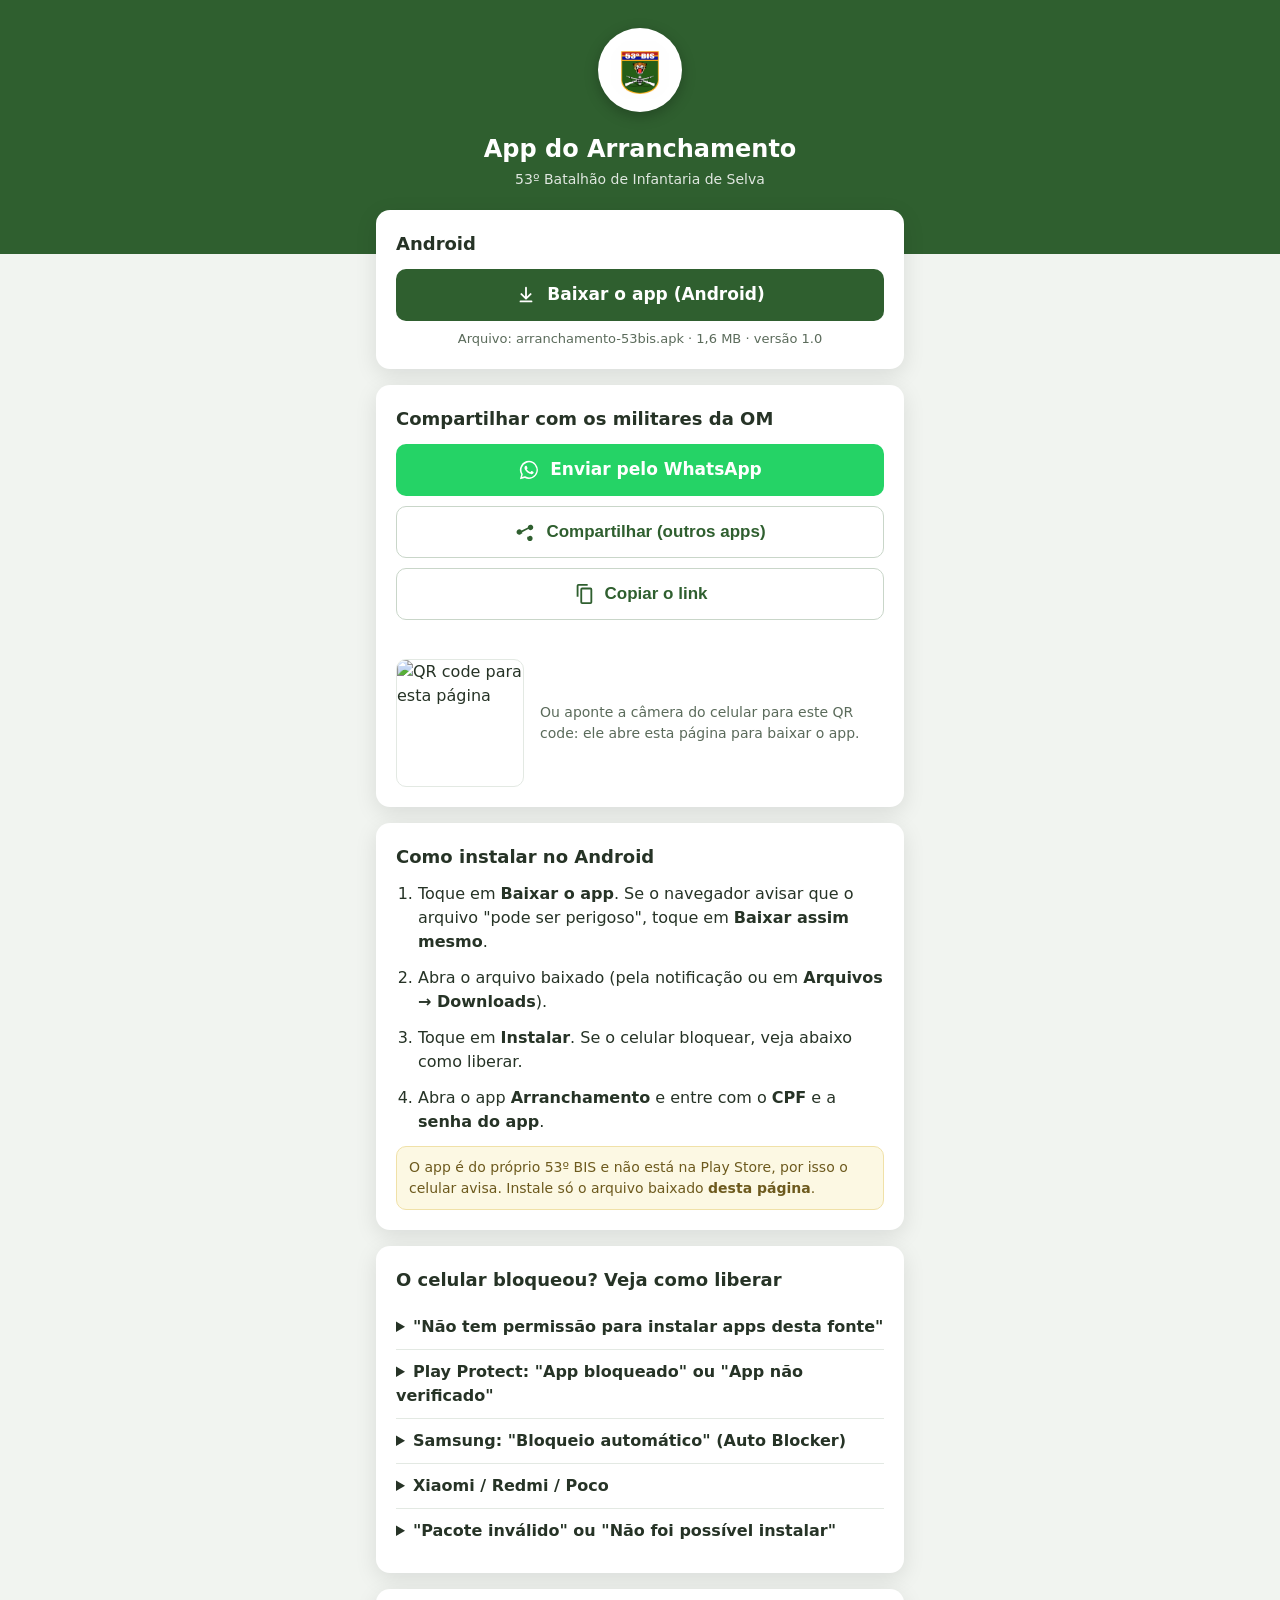
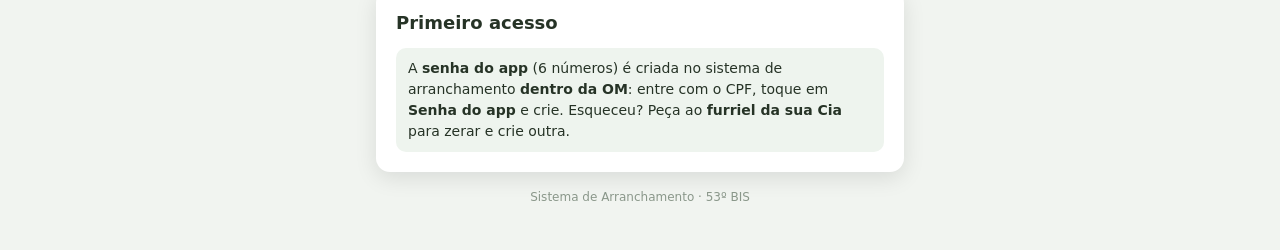
==== app/index.html @ dc11a1fb "App do militar, sincronização, antiguidade dos SD e melhorias de uso App (acesso de fora da OM, Tail" ====
<!DOCTYPE html>
<html lang="pt-BR">
<head>
	<meta charset="UTF-8">
	<meta name="viewport" content="width=device-width, initial-scale=1">
	<title>App do Arranchamento — 53º BIS</title>
	<meta name="theme-color" content="#2f5f2f">
	<link rel="icon" type="image/png" href="/assets/img/app-192.png">
	<link rel="apple-touch-icon" href="/assets/img/apple-touch-icon.png">
	<!-- Página para baixar e compartilhar o app. Fica em /app/ no site interno e no endereço do app.
	     Na instalação: troque SEU-ENDERECO.ts.net pelo endereço público do app (2 lugares), gere o
	     qrcode.png apontando para https://SEU-ENDERECO.ts.net/app/ e coloque o APK como
	     arranchamento-53bis.apk (o APK e o QR code não ficam no repositório). -->
	<style>
		:root { --verde: #2f5f2f; --verde-escuro: #234723; --fundo: #f1f4f0; --texto: #263326; --suave: #5b6b5b; }
		* { box-sizing: border-box; }
		body { margin: 0; font-family: system-ui, -apple-system, "Segoe UI", Roboto, sans-serif; background: var(--fundo); color: var(--texto); line-height: 1.5; }
		.topo { background: var(--verde); color: #fff; text-align: center; padding: 28px 16px 64px; }
		.topo img { width: 84px; height: 84px; border-radius: 50%; background: #fff; padding: 8px; box-shadow: 0 4px 14px rgba(0,0,0,.25); }
		.topo h1 { font-size: 24px; margin: 12px 0 2px; }
		.topo p { margin: 0; opacity: .85; font-size: 14px; }
		main { max-width: 560px; margin: -44px auto 0; padding: 0 16px 32px; }
		.cartao { background: #fff; border-radius: 14px; box-shadow: 0 6px 22px rgba(0,0,0,.10); padding: 20px; margin-bottom: 16px; }
		.cartao h2 { font-size: 18px; margin: 0 0 12px; }
		.botao { display: flex; align-items: center; justify-content: center; gap: 10px; width: 100%; min-height: 52px; border-radius: 10px; border: 0;
			font-size: 17px; font-weight: 600; text-decoration: none; cursor: pointer; margin-top: 10px; padding: 10px 14px; }
		.botao svg { width: 22px; height: 22px; flex: 0 0 auto; }
		.baixar { background: var(--verde); color: #fff; }
		.baixar:hover { background: var(--verde-escuro); }
		.whatsapp { background: #25d366; color: #fff; }
		.secundario { background: #fff; color: var(--verde); border: 1px solid #c9d6c9; }
		.detalhe { font-size: 13px; color: var(--suave); text-align: center; margin: 8px 0 0; }
		.qr { display: flex; gap: 16px; align-items: center; }
		.qr img { width: 128px; height: 128px; border: 1px solid #e3e9e3; border-radius: 10px; flex: 0 0 auto; }
		.qr p { margin: 0; font-size: 14px; color: var(--suave); }
		ol { margin: 0; padding-left: 22px; }
		ol li { margin-bottom: 12px; }
		.aviso { background: #fcf8e3; border: 1px solid #f0e1a8; color: #6d5a1e; border-radius: 10px; padding: 10px 12px; font-size: 14px; margin-top: 6px; }
		.caixa { background: #eef4ee; border-radius: 10px; padding: 10px 12px; font-size: 14px; margin-top: 6px; }
		details { border-top: 1px solid #e3e9e3; padding: 10px 0; }
		details:first-of-type { border-top: 0; }
		summary { font-weight: 600; cursor: pointer; }
		.iphone { display: none; }
		.e-iphone .iphone { display: block; }
		.e-iphone .so-android { display: none; }
		.rodape { text-align: center; font-size: 12px; color: #8a978a; }
		#copiado { visibility: hidden; color: var(--verde); font-size: 13px; text-align: center; margin: 6px 0 0; }
	</style>
</head>
<body>
	<header class="topo">
		<img src="/assets/img/app-192.png" alt="Brasão do 53º BIS">
		<h1>App do Arranchamento</h1>
		<p>53º Batalhão de Infantaria de Selva</p>
	</header>

	<main>
		<!-- Baixar -->
		<section class="cartao so-android">
			<h2>Android</h2>
			<a class="botao baixar" href="arranchamento-53bis.apk" download>
				<svg viewBox="0 0 24 24" fill="currentColor" aria-hidden="true"><path d="M12 3a1 1 0 0 1 1 1v9.59l3.3-3.3a1 1 0 1 1 1.4 1.42l-5 5a1 1 0 0 1-1.4 0l-5-5a1 1 0 1 1 1.4-1.42L11 13.59V4a1 1 0 0 1 1-1zM5 19a1 1 0 0 1 1-1h12a1 1 0 1 1 0 2H6a1 1 0 0 1-1-1z"/></svg>
				Baixar o app (Android)
			</a>
			<p class="detalhe">Arquivo: arranchamento-53bis.apk · 1,6 MB · versão 1.0</p>
		</section>

		<section class="cartao iphone">
			<h2>iPhone</h2>
			<ol>
				<li>Abra <strong>https://SEU-ENDERECO.ts.net</strong> no <strong>Safari</strong>.</li>
				<li>Toque em <strong>Compartilhar</strong> (quadrado com seta para cima).</li>
				<li>Toque em <strong>Adicionar à Tela de Início</strong> e depois em <strong>Adicionar</strong>.</li>
			</ol>
			<p class="detalhe">No iPhone não existe arquivo para instalar: o ícone na tela de início funciona como app.</p>
		</section>

		<!-- Compartilhar -->
		<section class="cartao">
			<h2>Compartilhar com os militares da OM</h2>
			<a class="botao whatsapp" id="btn-whatsapp" href="#" target="_blank" rel="noopener">
				<svg viewBox="0 0 24 24" fill="currentColor" aria-hidden="true"><path d="M12.04 2a9.9 9.9 0 0 0-8.5 15l-1.43 5.2 5.33-1.4A9.9 9.9 0 1 0 12.04 2zm0 18.1a8.2 8.2 0 0 1-4.18-1.15l-.3-.18-3.16.83.84-3.08-.2-.32a8.2 8.2 0 1 1 7 3.9zm4.5-6.15c-.25-.12-1.46-.72-1.69-.8-.23-.08-.39-.12-.55.12-.16.25-.63.8-.78.97-.14.16-.29.18-.53.06a6.7 6.7 0 0 1-3.32-2.9c-.25-.43.25-.4.71-1.33.08-.16.04-.3-.02-.43-.06-.12-.55-1.33-.76-1.82-.2-.48-.4-.41-.55-.42h-.47a.9.9 0 0 0-.65.3 2.73 2.73 0 0 0-.85 2.03 4.74 4.74 0 0 0 1 2.52 10.86 10.86 0 0 0 4.16 3.68c1.55.67 2.16.73 2.94.61.47-.07 1.46-.6 1.66-1.17.21-.58.21-1.07.15-1.17-.06-.11-.22-.17-.47-.29z"/></svg>
				Enviar pelo WhatsApp
			</a>
			<button type="button" class="botao secundario" id="btn-compartilhar" hidden>
				<svg viewBox="0 0 24 24" fill="currentColor" aria-hidden="true"><path d="M18 16a3 3 0 0 0-2.4 1.2l-6.7-3.4a3 3 0 0 0 0-1.6l6.7-3.4A3 3 0 1 0 15 7l-6.7 3.4a3 3 0 1 0 0 3.2L15 17a3 3 0 1 0 3-1z"/></svg>
				Compartilhar (outros apps)
			</button>
			<button type="button" class="botao secundario" id="btn-copiar">
				<svg viewBox="0 0 24 24" fill="currentColor" aria-hidden="true"><path d="M16 1H6a2 2 0 0 0-2 2v12h2V3h10V1zm3 4H10a2 2 0 0 0-2 2v14a2 2 0 0 0 2 2h9a2 2 0 0 0 2-2V7a2 2 0 0 0-2-2zm0 16h-9V7h9v14z"/></svg>
				Copiar o link
			</button>
			<p id="copiado">Link copiado!</p>
			<div class="qr" style="margin-top:14px;">
				<img src="qrcode.png" alt="QR code para esta página">
				<p>Ou aponte a câmera do celular para este QR code: ele abre esta página para baixar o app.</p>
			</div>
		</section>

		<!-- Instalar -->
		<section class="cartao so-android">
			<h2>Como instalar no Android</h2>
			<ol>
				<li>Toque em <strong>Baixar o app</strong>. Se o navegador avisar que o arquivo "pode ser perigoso", toque em <strong>Baixar assim mesmo</strong>.</li>
				<li>Abra o arquivo baixado (pela notificação ou em <strong>Arquivos → Downloads</strong>).</li>
				<li>Toque em <strong>Instalar</strong>. Se o celular bloquear, veja abaixo como liberar.</li>
				<li>Abra o app <strong>Arranchamento</strong> e entre com o <strong>CPF</strong> e a <strong>senha do app</strong>.</li>
			</ol>
			<div class="aviso">O app é do próprio 53º BIS e não está na Play Store, por isso o celular avisa. Instale só o arquivo baixado <strong>desta página</strong>.</div>
		</section>

		<section class="cartao so-android">
			<h2>O celular bloqueou? Veja como liberar</h2>
			<details>
				<summary>"Não tem permissão para instalar apps desta fonte"</summary>
				<p>Toque em <strong>Configurações</strong> na mensagem, ative <strong>Permitir desta fonte</strong> (ou "Permitir apps desconhecidos"), volte e toque em <strong>Instalar</strong>. Depois de instalar, se quiser, desative de novo.</p>
			</details>
			<details>
				<summary>Play Protect: "App bloqueado" ou "App não verificado"</summary>
				<p>Toque em <strong>Mais detalhes</strong> e depois em <strong>Instalar assim mesmo</strong>. Se perguntar se deseja enviar o app para análise, pode tocar em <strong>Não enviar</strong>.</p>
			</details>
			<details>
				<summary>Samsung: "Bloqueio automático" (Auto Blocker)</summary>
				<p>Esse modo de segurança impede qualquer app de fora da loja. Vá em <strong>Configurações → Segurança e privacidade → Bloqueio automático</strong> (ou "Proteção máxima"), desative, instale o app e depois pode ativar de novo. O app continua funcionando.</p>
			</details>
			<details>
				<summary>Xiaomi / Redmi / Poco</summary>
				<p>O celular pode pedir para esperar alguns segundos antes de liberar o botão <strong>Instalar</strong>, ou pedir login na conta Mi. Aguarde e confirme. Em alguns modelos: <strong>Configurações → Privacidade → Instalar apps desconhecidos</strong>.</p>
			</details>
			<details>
				<summary>"Pacote inválido" ou "Não foi possível instalar"</summary>
				<p>O download não terminou ou já existe uma versão diferente instalada. Baixe de novo por esta página; se continuar, desinstale o app antigo e instale outra vez.</p>
			</details>
		</section>

		<!-- Primeiro acesso -->
		<section class="cartao">
			<h2>Primeiro acesso</h2>
			<div class="caixa">
				A <strong>senha do app</strong> (6 números) é criada no sistema de arranchamento <strong>dentro da OM</strong>: entre com o CPF, toque em <strong>Senha do app</strong> e crie. Esqueceu? Peça ao <strong>furriel da sua Cia</strong> para zerar e crie outra.
			</div>
		</section>

		<p class="rodape">Sistema de Arranchamento · 53º BIS</p>
	</main>

	<script>
		(function () {
			var pagina = 'https://SEU-ENDERECO.ts.net/app/';
			var texto = 'App do Arranchamento do 53º BIS: baixe e instale por aqui ' + pagina;
			if (/iphone|ipad|ipod/i.test(navigator.userAgent)) { document.body.classList.add('e-iphone'); }
			document.getElementById('btn-whatsapp').href = 'https://wa.me/?text=' + encodeURIComponent(texto);
			var btnComp = document.getElementById('btn-compartilhar');
			if (navigator.share) {
				btnComp.hidden = false;
				btnComp.addEventListener('click', function () {
					navigator.share({ title: 'App do Arranchamento — 53º BIS', text: 'Baixe o app do arranchamento:', url: pagina }).catch(function () {});
				});
			}
			document.getElementById('btn-copiar').addEventListener('click', function () {
				var ok = function () { var c = document.getElementById('copiado'); c.style.visibility = 'visible'; setTimeout(function () { c.style.visibility = 'hidden'; }, 2500); };
				if (navigator.clipboard && window.isSecureContext) {
					navigator.clipboard.writeText(pagina).then(ok, function () { window.prompt('Copie o link:', pagina); });
				} else {
					window.prompt('Copie o link:', pagina);
				}
			});
		})();
	</script>
</body>
</html>
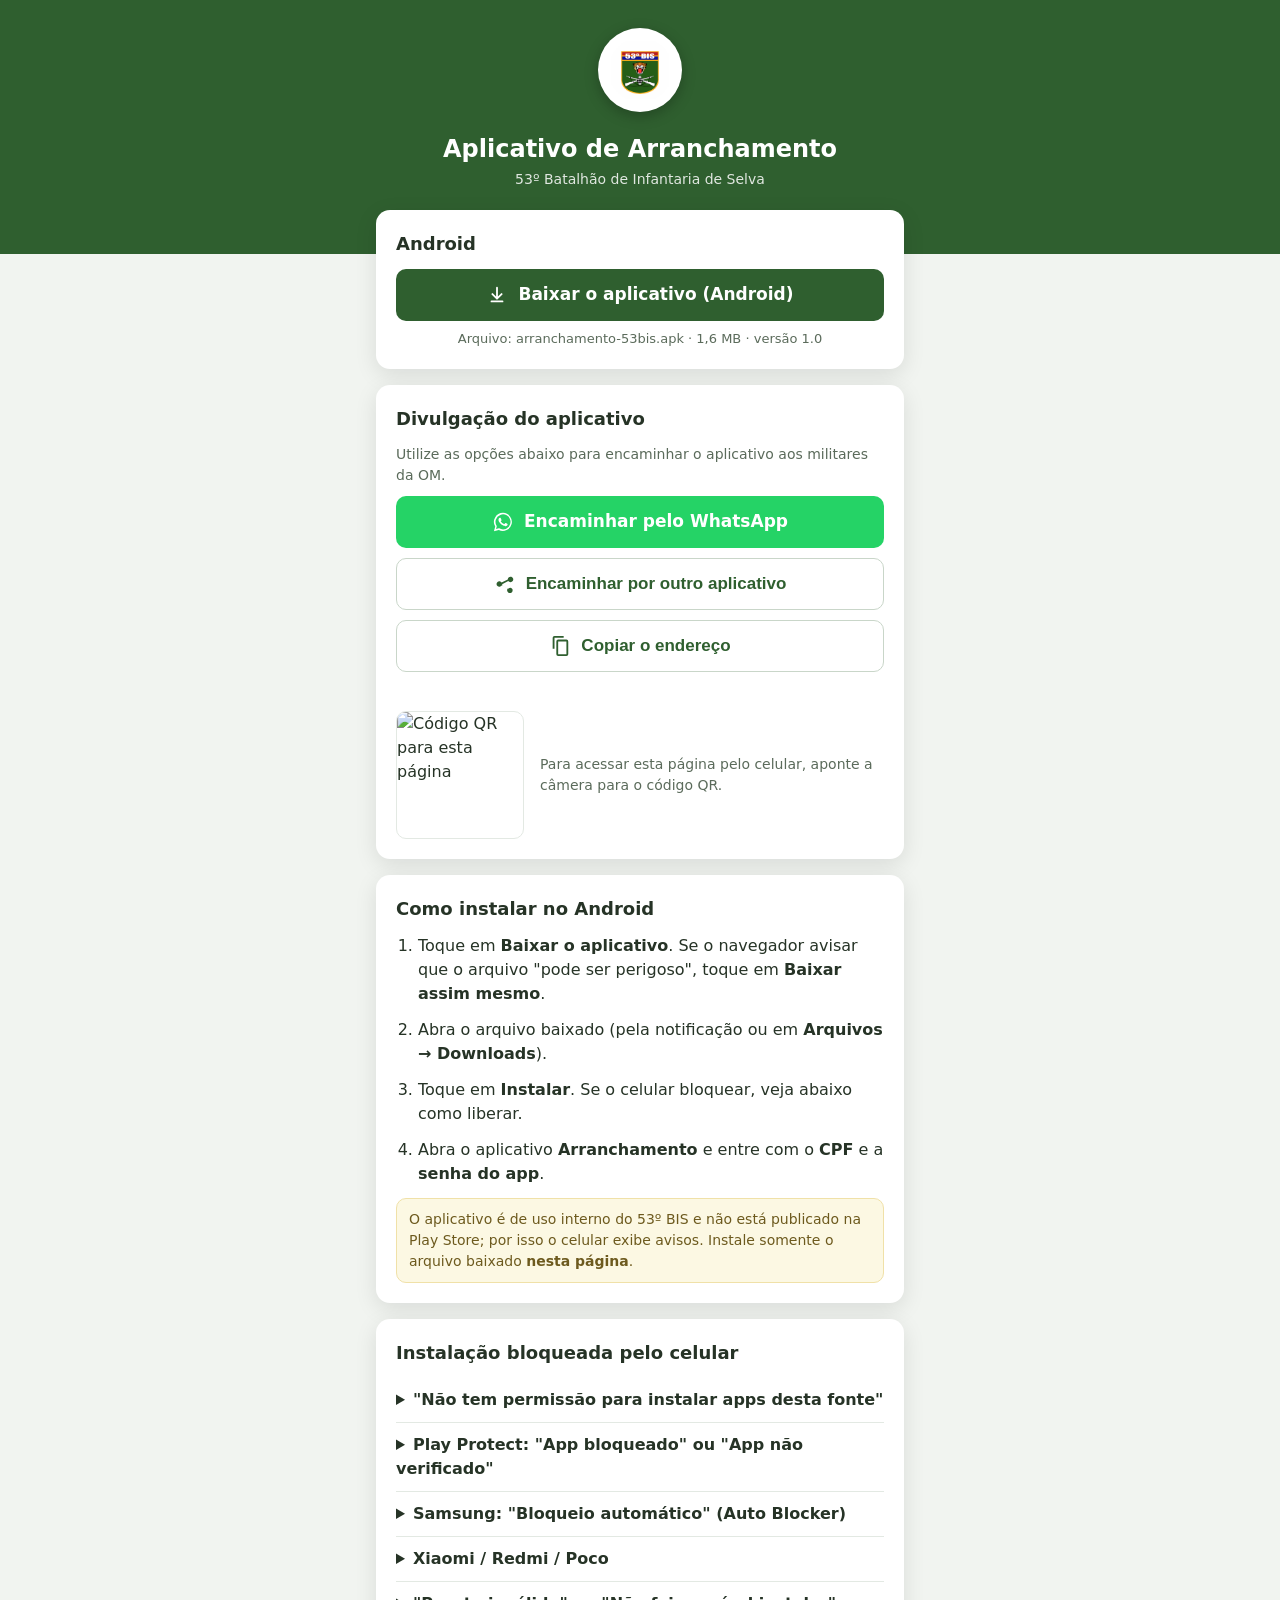
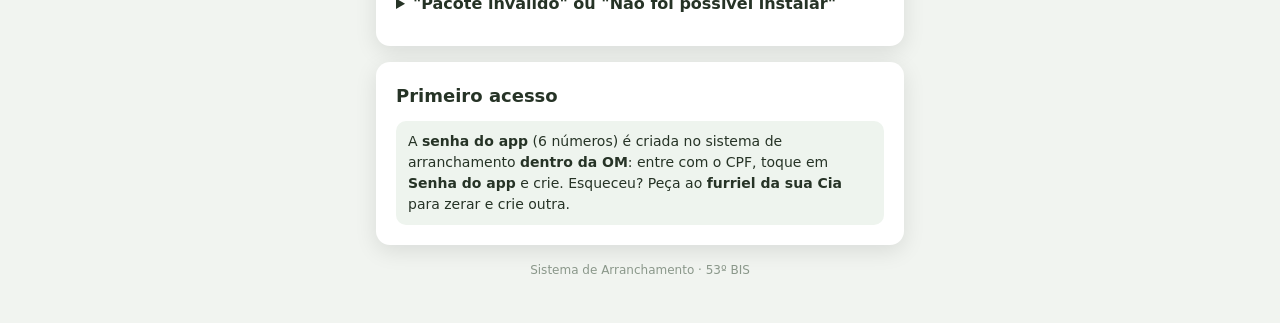
==== commit e37419eb: "Textos formais na divulgação do aplicativo - Página /app/: "Divulgação do aplicativo", botões "Encam" ====
--- a/app/index.html
+++ b/app/index.html
@@ -3,7 +3,7 @@
 <head>
 	<meta charset="UTF-8">
 	<meta name="viewport" content="width=device-width, initial-scale=1">
-	<title>App do Arranchamento — 53º BIS</title>
+	<title>Aplicativo de Arranchamento — 53º BIS</title>
 	<meta name="theme-color" content="#2f5f2f">
 	<link rel="icon" type="image/png" href="/assets/img/app-192.png">
 	<link rel="apple-touch-icon" href="/assets/img/apple-touch-icon.png">
@@ -50,7 +50,7 @@
 <body>
 	<header class="topo">
 		<img src="/assets/img/app-192.png" alt="Brasão do 53º BIS">
-		<h1>App do Arranchamento</h1>
+		<h1>Aplicativo de Arranchamento</h1>
 		<p>53º Batalhão de Infantaria de Selva</p>
 	</header>
 
@@ -60,7 +60,7 @@
 			<h2>Android</h2>
 			<a class="botao baixar" href="arranchamento-53bis.apk" download>
 				<svg viewBox="0 0 24 24" fill="currentColor" aria-hidden="true"><path d="M12 3a1 1 0 0 1 1 1v9.59l3.3-3.3a1 1 0 1 1 1.4 1.42l-5 5a1 1 0 0 1-1.4 0l-5-5a1 1 0 1 1 1.4-1.42L11 13.59V4a1 1 0 0 1 1-1zM5 19a1 1 0 0 1 1-1h12a1 1 0 1 1 0 2H6a1 1 0 0 1-1-1z"/></svg>
-				Baixar o app (Android)
+				Baixar o aplicativo (Android)
 			</a>
 			<p class="detalhe">Arquivo: arranchamento-53bis.apk · 1,6 MB · versão 1.0</p>
 		</section>
@@ -77,23 +77,24 @@
 
 		<!-- Compartilhar -->
 		<section class="cartao">
-			<h2>Compartilhar com os militares da OM</h2>
+			<h2>Divulgação do aplicativo</h2>
+			<p style="margin:0;font-size:14px;color:var(--suave);">Utilize as opções abaixo para encaminhar o aplicativo aos militares da OM.</p>
 			<a class="botao whatsapp" id="btn-whatsapp" href="#" target="_blank" rel="noopener">
 				<svg viewBox="0 0 24 24" fill="currentColor" aria-hidden="true"><path d="M12.04 2a9.9 9.9 0 0 0-8.5 15l-1.43 5.2 5.33-1.4A9.9 9.9 0 1 0 12.04 2zm0 18.1a8.2 8.2 0 0 1-4.18-1.15l-.3-.18-3.16.83.84-3.08-.2-.32a8.2 8.2 0 1 1 7 3.9zm4.5-6.15c-.25-.12-1.46-.72-1.69-.8-.23-.08-.39-.12-.55.12-.16.25-.63.8-.78.97-.14.16-.29.18-.53.06a6.7 6.7 0 0 1-3.32-2.9c-.25-.43.25-.4.71-1.33.08-.16.04-.3-.02-.43-.06-.12-.55-1.33-.76-1.82-.2-.48-.4-.41-.55-.42h-.47a.9.9 0 0 0-.65.3 2.73 2.73 0 0 0-.85 2.03 4.74 4.74 0 0 0 1 2.52 10.86 10.86 0 0 0 4.16 3.68c1.55.67 2.16.73 2.94.61.47-.07 1.46-.6 1.66-1.17.21-.58.21-1.07.15-1.17-.06-.11-.22-.17-.47-.29z"/></svg>
-				Enviar pelo WhatsApp
+				Encaminhar pelo WhatsApp
 			</a>
 			<button type="button" class="botao secundario" id="btn-compartilhar" hidden>
 				<svg viewBox="0 0 24 24" fill="currentColor" aria-hidden="true"><path d="M18 16a3 3 0 0 0-2.4 1.2l-6.7-3.4a3 3 0 0 0 0-1.6l6.7-3.4A3 3 0 1 0 15 7l-6.7 3.4a3 3 0 1 0 0 3.2L15 17a3 3 0 1 0 3-1z"/></svg>
-				Compartilhar (outros apps)
+				Encaminhar por outro aplicativo
 			</button>
 			<button type="button" class="botao secundario" id="btn-copiar">
 				<svg viewBox="0 0 24 24" fill="currentColor" aria-hidden="true"><path d="M16 1H6a2 2 0 0 0-2 2v12h2V3h10V1zm3 4H10a2 2 0 0 0-2 2v14a2 2 0 0 0 2 2h9a2 2 0 0 0 2-2V7a2 2 0 0 0-2-2zm0 16h-9V7h9v14z"/></svg>
-				Copiar o link
+				Copiar o endereço
 			</button>
-			<p id="copiado">Link copiado!</p>
+			<p id="copiado">Endereço copiado.</p>
 			<div class="qr" style="margin-top:14px;">
-				<img src="qrcode.png" alt="QR code para esta página">
-				<p>Ou aponte a câmera do celular para este QR code: ele abre esta página para baixar o app.</p>
+				<img src="qrcode.png" alt="Código QR para esta página">
+				<p>Para acessar esta página pelo celular, aponte a câmera para o código QR.</p>
 			</div>
 		</section>
 
@@ -101,16 +102,16 @@
 		<section class="cartao so-android">
 			<h2>Como instalar no Android</h2>
 			<ol>
-				<li>Toque em <strong>Baixar o app</strong>. Se o navegador avisar que o arquivo "pode ser perigoso", toque em <strong>Baixar assim mesmo</strong>.</li>
+				<li>Toque em <strong>Baixar o aplicativo</strong>. Se o navegador avisar que o arquivo "pode ser perigoso", toque em <strong>Baixar assim mesmo</strong>.</li>
 				<li>Abra o arquivo baixado (pela notificação ou em <strong>Arquivos → Downloads</strong>).</li>
 				<li>Toque em <strong>Instalar</strong>. Se o celular bloquear, veja abaixo como liberar.</li>
-				<li>Abra o app <strong>Arranchamento</strong> e entre com o <strong>CPF</strong> e a <strong>senha do app</strong>.</li>
+				<li>Abra o aplicativo <strong>Arranchamento</strong> e entre com o <strong>CPF</strong> e a <strong>senha do app</strong>.</li>
 			</ol>
-			<div class="aviso">O app é do próprio 53º BIS e não está na Play Store, por isso o celular avisa. Instale só o arquivo baixado <strong>desta página</strong>.</div>
+			<div class="aviso">O aplicativo é de uso interno do 53º BIS e não está publicado na Play Store; por isso o celular exibe avisos. Instale somente o arquivo baixado <strong>nesta página</strong>.</div>
 		</section>
 
 		<section class="cartao so-android">
-			<h2>O celular bloqueou? Veja como liberar</h2>
+			<h2>Instalação bloqueada pelo celular</h2>
 			<details>
 				<summary>"Não tem permissão para instalar apps desta fonte"</summary>
 				<p>Toque em <strong>Configurações</strong> na mensagem, ative <strong>Permitir desta fonte</strong> (ou "Permitir apps desconhecidos"), volte e toque em <strong>Instalar</strong>. Depois de instalar, se quiser, desative de novo.</p>
@@ -147,22 +148,24 @@
 	<script>
 		(function () {
 			var pagina = 'https://SEU-ENDERECO.ts.net/app/';
-			var texto = 'App do Arranchamento do 53º BIS: baixe e instale por aqui ' + pagina;
+			var texto = '53º Batalhão de Infantaria de Selva — Sistema de Arranchamento.\n\n'
+				+ 'O aplicativo de arranchamento está disponível para download no endereço abaixo:\n' + pagina + '\n\n'
+				+ 'No primeiro acesso, crie a senha do app no sistema de arranchamento da OM (botão "Senha do app").';
 			if (/iphone|ipad|ipod/i.test(navigator.userAgent)) { document.body.classList.add('e-iphone'); }
 			document.getElementById('btn-whatsapp').href = 'https://wa.me/?text=' + encodeURIComponent(texto);
 			var btnComp = document.getElementById('btn-compartilhar');
 			if (navigator.share) {
 				btnComp.hidden = false;
 				btnComp.addEventListener('click', function () {
-					navigator.share({ title: 'App do Arranchamento — 53º BIS', text: 'Baixe o app do arranchamento:', url: pagina }).catch(function () {});
+					navigator.share({ title: 'Aplicativo de Arranchamento — 53º BIS', text: '53º BIS — Sistema de Arranchamento. Aplicativo disponível para download:', url: pagina }).catch(function () {});
 				});
 			}
 			document.getElementById('btn-copiar').addEventListener('click', function () {
 				var ok = function () { var c = document.getElementById('copiado'); c.style.visibility = 'visible'; setTimeout(function () { c.style.visibility = 'hidden'; }, 2500); };
 				if (navigator.clipboard && window.isSecureContext) {
-					navigator.clipboard.writeText(pagina).then(ok, function () { window.prompt('Copie o link:', pagina); });
+					navigator.clipboard.writeText(pagina).then(ok, function () { window.prompt('Copie o endereço:', pagina); });
 				} else {
-					window.prompt('Copie o link:', pagina);
+					window.prompt('Copie o endereço:', pagina);
 				}
 			});
 		})();
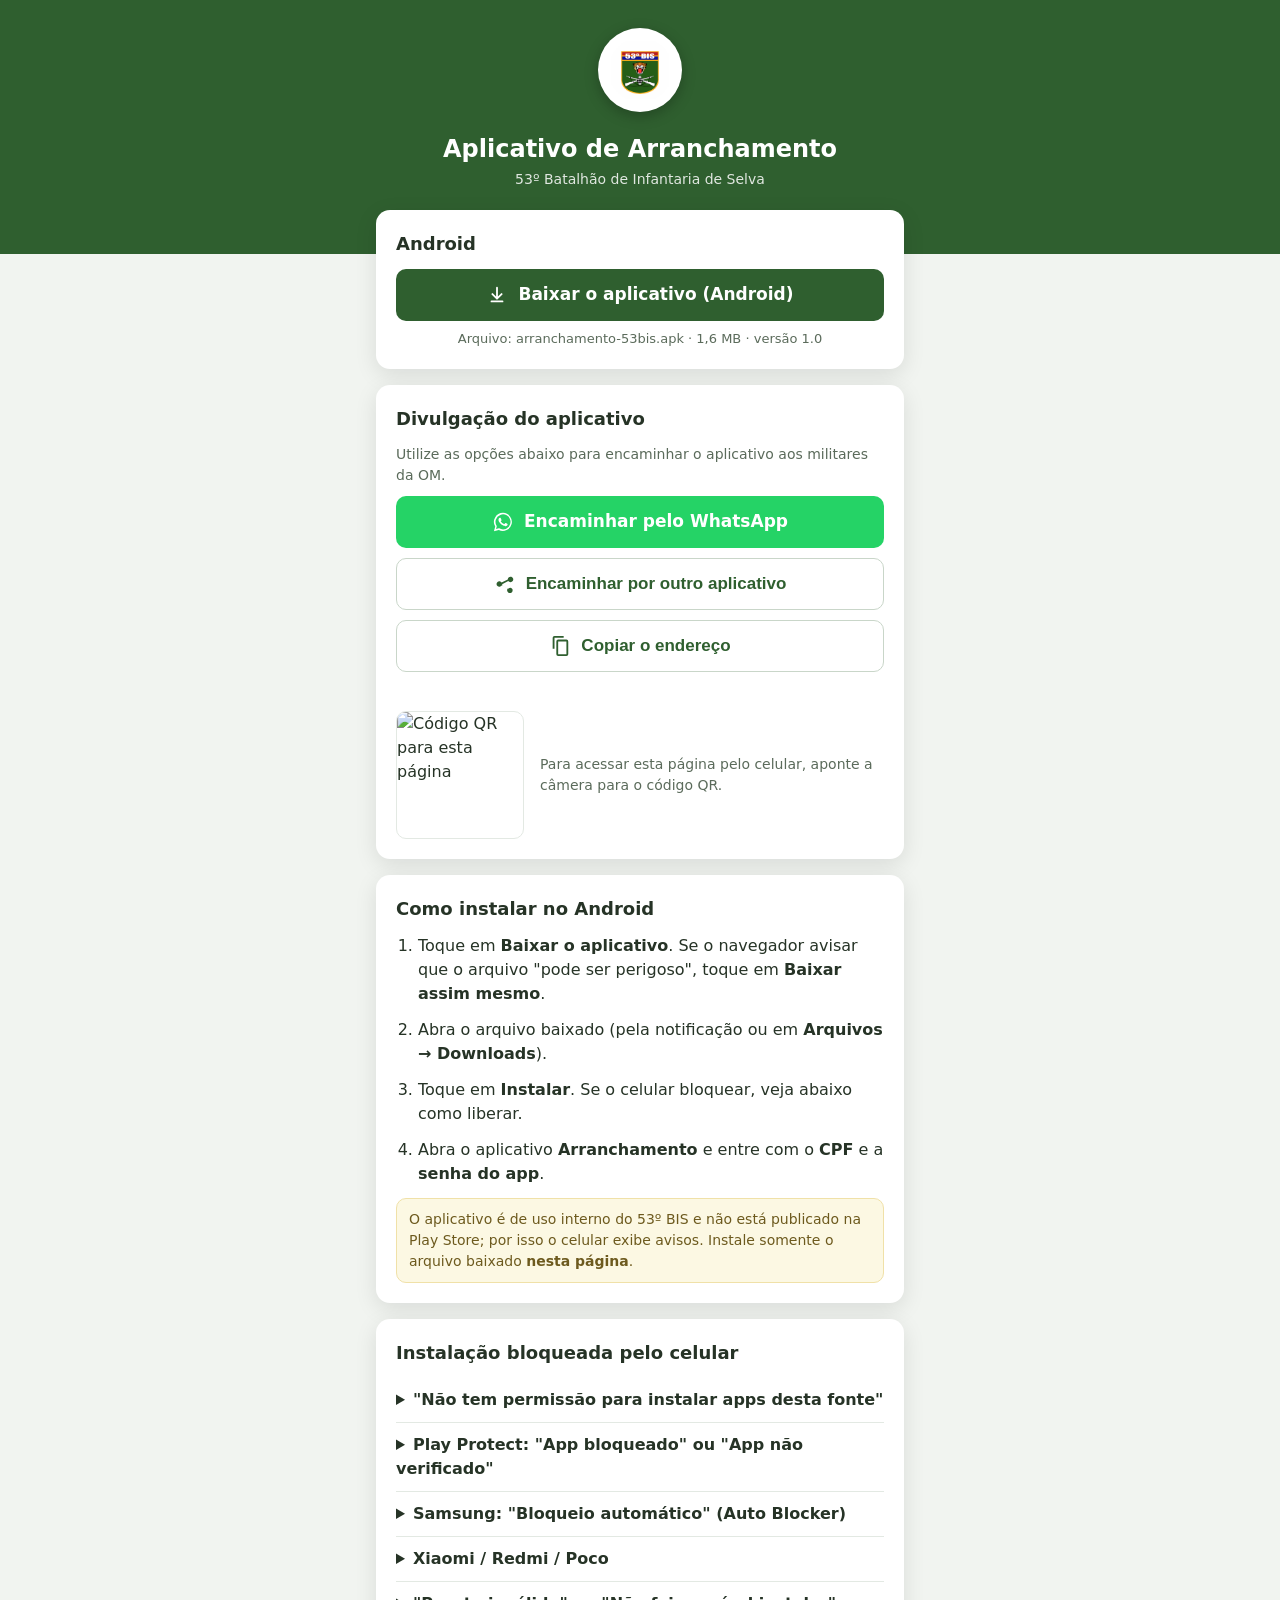
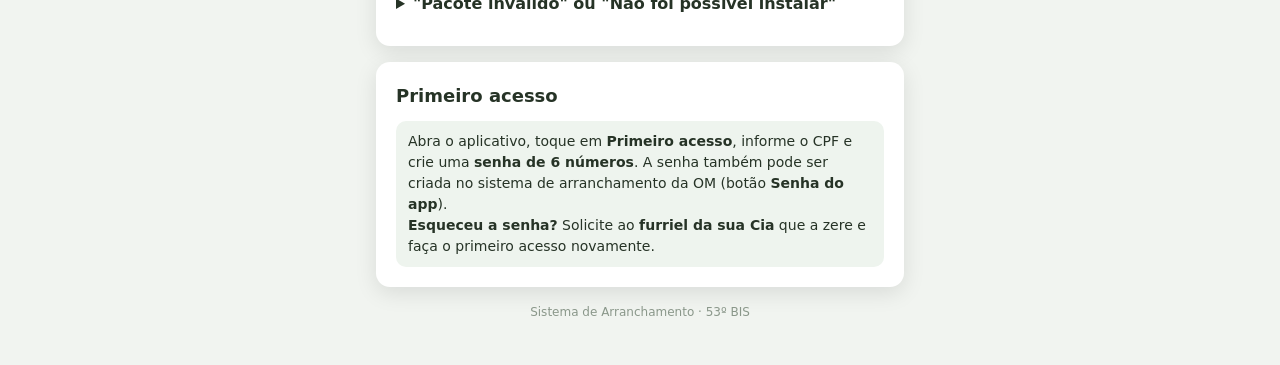
==== commit 0c552062: "Primeiro acesso pelo app: o militar cria a própria senha - Aba "Primeiro acesso" na tela de entrada " ====
--- a/app/index.html
+++ b/app/index.html
@@ -138,7 +138,8 @@
 		<section class="cartao">
 			<h2>Primeiro acesso</h2>
 			<div class="caixa">
-				A <strong>senha do app</strong> (6 números) é criada no sistema de arranchamento <strong>dentro da OM</strong>: entre com o CPF, toque em <strong>Senha do app</strong> e crie. Esqueceu? Peça ao <strong>furriel da sua Cia</strong> para zerar e crie outra.
+				Abra o aplicativo, toque em <strong>Primeiro acesso</strong>, informe o CPF e crie uma <strong>senha de 6 números</strong>. A senha também pode ser criada no sistema de arranchamento da OM (botão <strong>Senha do app</strong>).<br>
+				<strong>Esqueceu a senha?</strong> Solicite ao <strong>furriel da sua Cia</strong> que a zere e faça o primeiro acesso novamente.
 			</div>
 		</section>
 
@@ -150,7 +151,7 @@
 			var pagina = 'https://SEU-ENDERECO.ts.net/app/';
 			var texto = '53º Batalhão de Infantaria de Selva — Sistema de Arranchamento.\n\n'
 				+ 'O aplicativo de arranchamento está disponível para download no endereço abaixo:\n' + pagina + '\n\n'
-				+ 'No primeiro acesso, crie a senha do app no sistema de arranchamento da OM (botão "Senha do app").';
+				+ 'No primeiro acesso, abra o aplicativo e toque em "Primeiro acesso" para criar a sua senha.';
 			if (/iphone|ipad|ipod/i.test(navigator.userAgent)) { document.body.classList.add('e-iphone'); }
 			document.getElementById('btn-whatsapp').href = 'https://wa.me/?text=' + encodeURIComponent(texto);
 			var btnComp = document.getElementById('btn-compartilhar');
